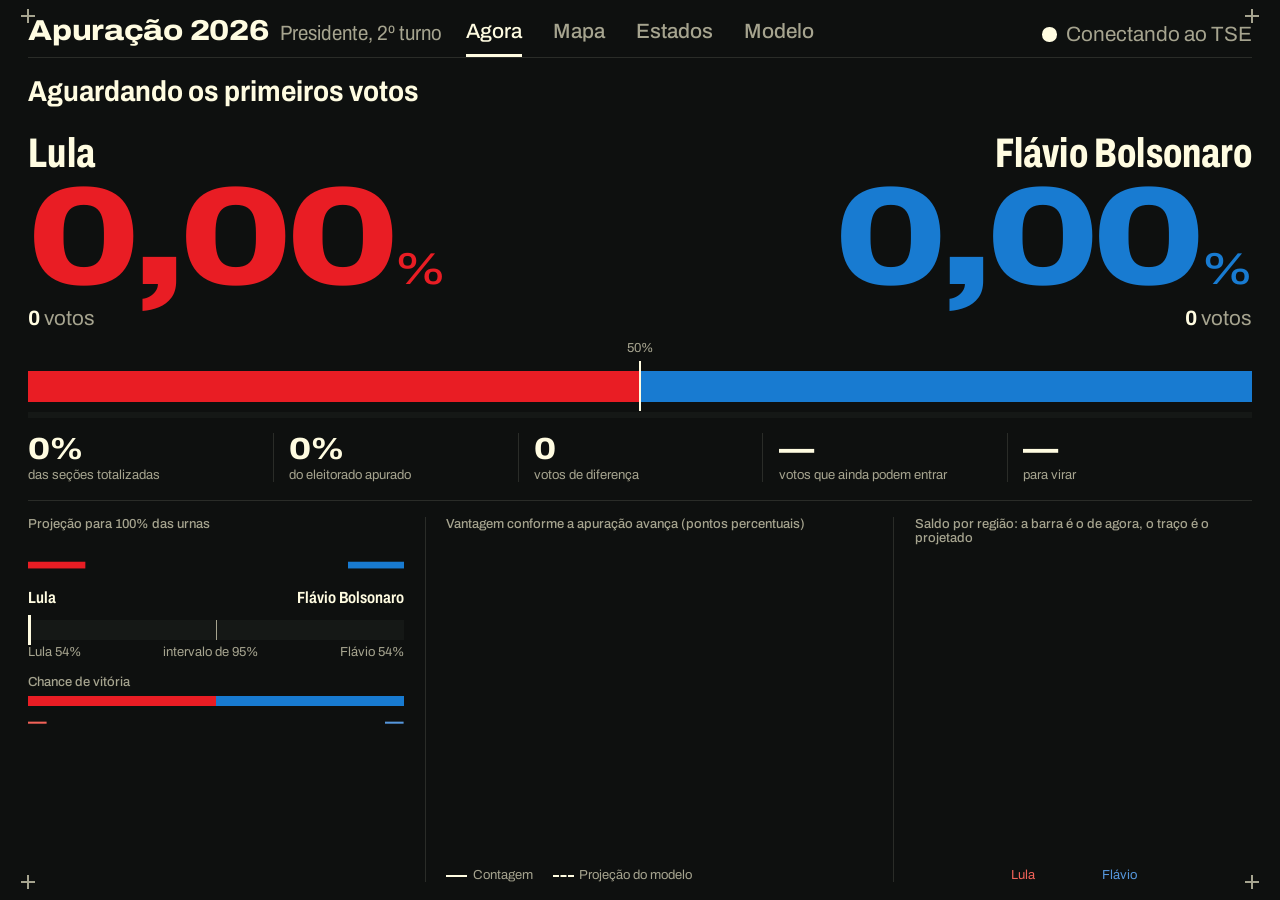
==== front/index.html @ d0162b6d "2º turno: novo front-end, modelo de projeção municipal e mapa de apuração Interface (front/) - págin" ====
<!doctype html>
<html lang="pt-BR">
<head>
<meta charset="utf-8">
<meta name="viewport" content="width=device-width, initial-scale=1">
<title>Apuração 2026</title>
<link rel="preload" href="archivo.woff2" as="font" type="font/woff2" crossorigin>
<style>
/* Archivo (SIL OFL 1.1, ver archivo-OFL.txt), variável em peso e largura, embutida para não depender da internet */
@font-face { font-family: "Archivo"; src: url("archivo.woff2") format("woff2-variations"), url("archivo.woff2") format("woff2");
  font-weight: 100 900; font-stretch: 62% 125%; font-display: swap; }
:root {
  --breu: #0E100F;            /* fundo */
  --breu-2: #151816;          /* superfície levemente acima do fundo */
  --linha: #2A2C28;           /* fios da grade */
  --papel: #FFFCE1;           /* texto principal */
  --nevoa: #A6A48F;           /* texto secundário */
  --flavio: #187BD1;
  --flavio-claro: #5697DC;
  --lula: #E91D24;
  --lula-claro: #F26359;
  --ouro: #FACB0E;            /* só para "eleito" */
  --roxo: #4A1D96;
  --ease: cubic-bezier(.165, .84, .44, 1);
  --gutter: 2.2vw;
  --f-mini: clamp(11px, 1.45vh, 19px);
  --f-txt: clamp(13px, 1.8vh, 24px);
  --f-sub: clamp(15px, 2.3vh, 31px);
  --f-tit: clamp(20px, 3.2vh, 44px);
}
* { box-sizing: border-box; }
html, body { margin: 0; height: 100%; background: var(--breu); color: var(--papel); overflow: hidden;
  font-family: 'Archivo', system-ui, sans-serif; font-size: var(--f-txt); font-variant-numeric: tabular-nums;
  -webkit-font-smoothing: antialiased; }
button { font: inherit; color: inherit; background: none; border: 0; cursor: pointer; padding: 0; }
button:focus-visible, [tabindex]:focus-visible { outline: 2px solid var(--papel); outline-offset: 4px; }

/* ── moldura HUD ── */
.hud { position: fixed; inset: 0; display: grid; grid-template-rows: auto 1fr; padding: 1.8vh var(--gutter) 2vh; }
.mira { position: absolute; width: 14px; height: 14px; pointer-events: none; }
.mira::before, .mira::after { content: ""; position: absolute; background: var(--nevoa); }
.mira::before { left: 6px; top: 0; width: 2px; height: 14px; }
.mira::after { top: 6px; left: 0; height: 2px; width: 14px; }
.mira.a { left: calc(var(--gutter) - 7px); top: calc(1.8vh - 7px); }
.mira.b { right: calc(var(--gutter) - 7px); top: calc(1.8vh - 7px); }
.mira.c { left: calc(var(--gutter) - 7px); bottom: calc(2vh - 7px); }
.mira.d { right: calc(var(--gutter) - 7px); bottom: calc(2vh - 7px); }

.topo { display: grid; grid-template-columns: 1fr auto 1fr; align-items: end; padding-bottom: 1.3vh;
  border-bottom: 1px solid var(--linha); }
.marca { display: flex; align-items: baseline; gap: .9vw; white-space: nowrap; }
.marca b { font-weight: 800; font-stretch: 112%; font-size: var(--f-tit); letter-spacing: -.01em; line-height: 1; }
.marca span { color: var(--nevoa); font-size: var(--f-sub); font-stretch: 88%; }
nav { display: flex; gap: 2.4vw; }
nav button { position: relative; font-size: var(--f-sub); font-weight: 500; color: var(--nevoa); padding: .4vh 0;
  transition: color .3s var(--ease); }
nav button::after { content: ""; position: absolute; left: 0; right: 0; bottom: -1.3vh; height: 3px; background: var(--papel);
  transform: scaleX(0); transform-origin: left; transition: transform .5s var(--ease); }
nav button:hover { color: var(--papel); }
nav button[aria-current="page"] { color: var(--papel); }
nav button[aria-current="page"]::after { transform: scaleX(1); }
.relogio { justify-self: end; display: flex; align-items: center; gap: .7vw; font-size: var(--f-sub); color: var(--nevoa); }
.relogio b { color: var(--papel); font-weight: 600; font-stretch: 110%; }
.pulso { width: .7em; height: .7em; border-radius: 50%; background: var(--papel); animation: pulso 2.4s var(--ease) infinite; }
.pulso.falha { background: var(--lula); animation: none; }
@keyframes pulso { 0% { box-shadow: 0 0 0 0 rgba(255,252,225,.45); } 80%, 100% { box-shadow: 0 0 0 .8em rgba(255,252,225,0); } }

/* ── telas ── */
main { position: relative; min-height: 0; }
.tela { position: absolute; inset: 0; display: none; padding-top: 2vh; }
.tela.ativa { display: grid; }
.tela.entrando { animation: cortina .7s var(--ease) both; }
@keyframes cortina { from { clip-path: inset(0 0 100% 0); } to { clip-path: inset(0 0 0 0); } }

.rotulo { color: var(--nevoa); font-size: var(--f-mini); margin: 0 0 .9vh; font-weight: 500; }
.bloco { min-width: 0; min-height: 0; }
.fio-v { border-left: 1px solid var(--linha); padding-left: 1.6vw; }
.fio-t { border-top: 1px solid var(--linha); padding-top: 1.8vh; }

/* ── AGORA ── */
#agora { grid-template-rows: auto auto 1fr; gap: 2vh; }
.manchete { display: flex; align-items: baseline; justify-content: space-between; gap: 2vw; min-height: 4.4vh; }
.manchete h1 { margin: 0; font-size: var(--f-tit); font-weight: 700; font-stretch: 90%; line-height: 1.1; }
.manchete h1.eleito { color: var(--ouro); }
.manchete p { margin: 0; color: var(--nevoa); font-size: var(--f-txt); max-width: 62ch; text-align: right; }

.placar { display: grid; grid-template-columns: 1fr 1fr; align-items: end; }
.lado { min-width: 0; }
.lado.dir { text-align: right; }
.nome { font-size: clamp(22px, 4.6vh, 64px); font-weight: 750; font-stretch: 72%; line-height: .95; letter-spacing: .005em; }
.pct { font-size: clamp(56px, 15.5vh, 220px); font-weight: 850; font-stretch: 125%; line-height: .86;
  letter-spacing: -.035em; margin-top: .6vh; }
.pct small { font-size: .32em; font-weight: 600; letter-spacing: 0; margin-left: .08em; }
.votos { font-size: var(--f-sub); color: var(--papel); margin-top: 1vh; }
.votos span { color: var(--nevoa); }
.lado.F .pct { color: var(--flavio); }
.lado.L .pct { color: var(--lula); }
.lado.venceu .pct { color: var(--ouro); }
.selo { display: inline-block; margin-top: .8vh; font-weight: 700; color: var(--breu); background: var(--ouro);
  padding: .15em .6em; font-size: var(--f-txt); visibility: hidden; }
.lado.venceu .selo { visibility: visible; }

.cabo { position: relative; height: 3.4vh; min-height: 18px; display: flex; margin-top: 1.4vh; background: var(--breu-2); }
.cabo i { display: block; height: 100%; transition: flex-basis 1.1s var(--ease); flex: 0 0 50%; }
.cabo i.L { background: var(--lula); }
.cabo i.F { background: var(--flavio); }
.cabo .meio { position: absolute; left: 50%; top: -1.1vh; bottom: -1.1vh; width: 2px; background: var(--papel); transform: translateX(-50%); }
.cabo .meio::after { content: "50%"; position: absolute; top: -2.2vh; left: 50%; transform: translateX(-50%);
  font-size: var(--f-mini); color: var(--nevoa); }
.apuracao { height: 6px; background: var(--breu-2); margin-top: 1.2vh; position: relative; }
.apuracao i { position: absolute; inset: 0 auto 0 0; background: linear-gradient(90deg, #C9C5E2, #8475BE 55%, #4A1D96);
  transition: width 1.1s var(--ease); }

.numeros { display: grid; grid-template-columns: repeat(5, minmax(0, 1fr)); margin-top: 1.6vh; }
.numeros > div { padding: 0 1.2vw; border-left: 1px solid var(--linha); min-width: 0; }
.numeros > div:first-child { border-left: 0; padding-left: 0; }
.numeros b { display: block; font-size: clamp(18px, 3.4vh, 48px); font-weight: 800; font-stretch: 115%; line-height: 1.05; white-space: nowrap; }
.numeros small { display: block; color: var(--nevoa); font-size: var(--f-mini); margin-top: .3vh; white-space: nowrap; overflow: hidden; text-overflow: ellipsis; }

.painel3 { display: grid; grid-template-columns: 1.05fr 1.25fr 1fr; gap: 1.6vw; min-height: 0; }
.painel3 > section { min-height: 0; overflow: hidden; display: flex; flex-direction: column; }

/* projeção */
.proj-nums { display: grid; grid-template-columns: 1fr 1fr; gap: 1vw; }
.proj-nums div { min-width: 0; }
.proj-nums b { display: block; font-size: clamp(26px, 5.4vh, 76px); font-weight: 850; font-stretch: 118%; line-height: .95; letter-spacing: -.02em; }
.proj-nums span { display: block; font-size: var(--f-txt); font-stretch: 80%; font-weight: 650; margin-top: .4vh; }
.proj-nums .F b { color: var(--flavio); }
.proj-nums .L b { color: var(--lula); }
.intervalo { position: relative; height: 2.2vh; margin: 1.6vh 0 .6vh; background: var(--breu-2); }
.intervalo .faixa { position: absolute; top: 0; bottom: 0; background: rgba(255,252,225,.16); transition: left 1s var(--ease), width 1s var(--ease); }
.intervalo .ponto { position: absolute; top: -.6vh; bottom: -.6vh; width: 3px; background: var(--papel); transition: left 1s var(--ease); }
.intervalo .meio { position: absolute; left: 50%; top: 0; bottom: 0; width: 1px; background: var(--nevoa); }
.intervalo-legenda { display: flex; justify-content: space-between; color: var(--nevoa); font-size: var(--f-mini); }
.chance { margin-top: 1.8vh; }
.chance-barra { display: flex; height: 1.2vh; min-height: 8px; margin: .7vh 0; }
.chance-barra i { transition: flex-basis 1s var(--ease); }
.chance-txt { display: flex; justify-content: space-between; font-size: var(--f-txt); }
.chance-txt b { font-weight: 800; font-stretch: 115%; }
.nota { color: var(--nevoa); font-size: var(--f-mini); line-height: 1.4; margin: 1.2vh 0 0; max-width: 60ch; }
.nota b { color: var(--papel); font-weight: 600; }

/* curva */
.curva { flex: 1; min-height: 0; position: relative; }
.curva svg { width: 100%; height: 100%; display: block; overflow: visible; }
.curva text { fill: var(--nevoa); font-size: 12px; font-family: 'Archivo', sans-serif; }
.legenda-linhas { display: flex; gap: 1.6vw; color: var(--nevoa); font-size: var(--f-mini); margin-top: .6vh; }
.legenda-linhas i { display: inline-block; width: 1.6em; height: 0; border-top: 2px solid var(--papel); vertical-align: middle; margin-right: .4em; }
.legenda-linhas i.tr { border-top-style: dashed; }

/* regiões */
.regioes { display: flex; flex-direction: column; justify-content: space-between; flex: 1; gap: .5vh; }
.reg { display: grid; grid-template-columns: 6.6em 1fr 4.6em 2.6em; align-items: center; gap: .8vw; }
.reg .vl { text-align: right; font-weight: 700; font-stretch: 110%; white-space: nowrap; }
.reg .nm { font-weight: 650; font-stretch: 85%; white-space: nowrap; }
.reg .ap { color: var(--nevoa); text-align: right; font-size: var(--f-mini); }
.divergente { position: relative; height: 1.9vh; min-height: 10px; }
.divergente::before { content: ""; position: absolute; left: 50%; top: -.4vh; bottom: -.4vh; width: 1px; background: var(--nevoa); }
.divergente i { position: absolute; top: 0; bottom: 0; transition: all 1s var(--ease); }
.divergente u { position: absolute; top: -.5vh; bottom: -.5vh; width: 2px; background: var(--papel); transition: left 1s var(--ease); }
.divergente span { position: absolute; top: 50%; transform: translateY(-50%); font-size: var(--f-mini); white-space: nowrap; }
.escala-reg { display: flex; justify-content: space-between; color: var(--nevoa); font-size: var(--f-mini); margin-top: .4vh;
  padding: 0 calc(7.2em + 1.6vw) 0 calc(6.6em + .8vw); }

/* ── MAPA ── */
#mapa { grid-template-columns: minmax(0, 1.7fr) minmax(0, 1fr); gap: 2vw; }
.mapa-box { position: relative; min-height: 0; }
#svgmapa { width: 100%; height: 100%; display: block; }
#mun path { stroke: var(--breu); stroke-width: .35px; vector-effect: non-scaling-stroke; transition: fill .8s var(--ease); }
#mun path:hover { stroke: var(--papel); stroke-width: 1.6px; }
#uf path { fill: none; stroke: var(--papel); stroke-opacity: .55; stroke-width: 1px; vector-effect: non-scaling-stroke; pointer-events: none; }
.carregando { position: absolute; inset: 0; display: grid; place-items: center; color: var(--nevoa); }
#dica { position: fixed; z-index: 9; pointer-events: none; background: var(--breu); border: 1px solid var(--linha);
  padding: .9vh .8vw; font-size: var(--f-mini); line-height: 1.45; display: none; white-space: nowrap; }
#dica b { font-size: var(--f-txt); font-weight: 700; display: block; }
.mapa-lado { display: flex; flex-direction: column; gap: 2.2vh; min-height: 0; overflow: hidden; }
.modos { display: flex; gap: 0; border: 1px solid var(--linha); align-self: flex-start; }
.modos button { padding: .9vh 1.1vw; color: var(--nevoa); font-weight: 600; font-size: var(--f-txt); transition: background .4s var(--ease), color .4s var(--ease); }
.modos button[aria-pressed="true"] { background: var(--papel); color: var(--breu); }
.modo-tit { font-size: var(--f-tit); font-weight: 750; font-stretch: 88%; margin: 0; line-height: 1.1; }
.modo-desc { color: var(--nevoa); margin: .6vh 0 0; max-width: 46ch; }
.legenda { display: grid; gap: .7vh; }
.leg-lin { display: grid; grid-template-columns: 1.4em 1fr auto; gap: .8vw; align-items: center; }
.leg-lin i { width: 1.4em; height: 1.4em; display: block; }
.leg-lin span { color: var(--nevoa); }
.leg-lin b { font-weight: 700; font-stretch: 110%; }
.leg-cols { display: grid; grid-template-columns: 1fr 1fr; gap: 1.4vw; }
.leg-cols h4 { margin: 0 0 .8vh; font-size: var(--f-sub); font-stretch: 80%; font-weight: 750; }
.gradiente { height: 1.8vh; min-height: 10px; }
.grad-txt { display: flex; justify-content: space-between; color: var(--nevoa); font-size: var(--f-mini); margin-top: .5vh; }
.contagem { display: flex; gap: 2vw; }
.contagem div b { display: block; font-size: clamp(22px, 4.2vh, 58px); font-weight: 850; font-stretch: 118%; line-height: 1; }
.contagem div span { color: var(--nevoa); font-size: var(--f-mini); }
.listas { display: grid; grid-template-columns: 1fr 1fr; gap: 1.4vw; }
.lista h4 { margin: 0 0 .7vh; font-size: var(--f-txt); font-weight: 650; }
.lista ol { list-style: none; margin: 0; padding: 0; display: grid; gap: .45vh; }
.lista li { display: flex; justify-content: space-between; gap: .6vw; font-size: var(--f-mini); }
.lista li span { white-space: nowrap; overflow: hidden; text-overflow: ellipsis; }
.lista li b { font-weight: 700; white-space: nowrap; }

/* ── ESTADOS ── */
#estados { grid-template-columns: minmax(0, 1.55fr) minmax(0, 1fr); gap: 2vw; }
.tabela { display: grid; grid-template-columns: 2.8em minmax(0, 1.25fr) minmax(0, 1fr) 4.2em 4.2em 6.4em minmax(0, 1.7fr);
  column-gap: 1vw; align-items: center; font-size: var(--f-mini); }
.tabela > div { height: calc((100vh - 17vh) / 29); display: flex; align-items: center; border-bottom: 1px solid var(--linha);
  white-space: nowrap; overflow: hidden; min-width: 0; }
.tabela > div.r { justify-content: flex-end; }
.tabela .apc { gap: .6vw; }
.tabela .apc .ap-bar { flex: 1; }
.tabela .apc span { color: var(--nevoa); width: 2.6em; text-align: right; }
.tabela .dv { position: relative; }
.tabela .dv::before { content: ""; position: absolute; left: 50%; top: 18%; bottom: 18%; width: 1px; background: var(--nevoa); }
.tabela .dv i { position: absolute; top: 30%; bottom: 30%; }
.tabela .dv span { position: absolute; top: 50%; transform: translateY(-50%); font-weight: 600; }
.tabela .cab { color: var(--nevoa); border-bottom-color: var(--nevoa); padding-bottom: .6vh; }
.tabela .sg { font-weight: 800; font-stretch: 110%; }
.tabela .r { text-align: right; }
.tabela .ap-bar { height: .7vh; min-height: 5px; background: #1E211F; position: relative; }
.tabela .ap-bar i { position: absolute; inset: 0 auto 0 0; background: #8475BE; }
.coluna { display: flex; flex-direction: column; gap: 2.4vh; min-height: 0; overflow: hidden; }
.capitais { display: grid; grid-template-columns: minmax(0, 1fr) 4.4em 4.4em 3.6em; column-gap: .9vw; font-size: var(--f-mini); }
.capitais > div { padding: .3vh 0; border-bottom: 1px solid var(--linha); white-space: nowrap; overflow: hidden; text-overflow: ellipsis; }
.capitais .cab { color: var(--nevoa); border-bottom-color: var(--nevoa); }
.capitais .r { text-align: right; }

/* ── MODELO ── */
#modelo { grid-template-columns: minmax(0, 1.25fr) minmax(0, 1fr); gap: 2.4vw; }
#modelo > .bloco { display: flex; flex-direction: column; }
.noite { flex: 1; display: flex; flex-direction: column; margin-top: 2.4vh; min-height: 0; }
.fluxos { display: grid; gap: 1.6vh; }
.fluxo { display: grid; grid-template-columns: 9.5em 1fr; gap: 1vw; align-items: center; }
.fluxo .nm { font-weight: 650; font-stretch: 85%; }
.fluxo .nm small { display: block; color: var(--nevoa); font-weight: 400; font-stretch: 100%; font-size: var(--f-mini); }
.pilha { display: flex; height: 3.4vh; min-height: 16px; }
.pilha i { display: flex; align-items: center; justify-content: center; font-style: normal; font-size: var(--f-mini);
  font-weight: 700; overflow: hidden; transition: flex-basis 1s var(--ease); white-space: nowrap; }
.dest { display: flex; gap: 1.6vw; margin-top: .6vh; color: var(--nevoa); font-size: var(--f-mini); }
.dest i { display: inline-block; width: .9em; height: .9em; margin-right: .4em; vertical-align: -.05em; }
.fatos { display: grid; grid-template-columns: 1fr 1fr; gap: 2.4vh 1.6vw; }
.fatos b { display: block; font-size: clamp(22px, 4.4vh, 60px); font-weight: 850; font-stretch: 118%; line-height: 1; }
.fatos span { color: var(--nevoa); font-size: var(--f-mini); }
.texto { color: var(--nevoa); line-height: 1.5; max-width: 64ch; }
.texto p { margin: 0 0 1.2vh; }
.texto b { color: var(--papel); font-weight: 600; }

.oculto { visibility: hidden; }
@media (prefers-reduced-motion: reduce) {
  *, *::before, *::after { animation: none !important; transition: none !important; }
}
@media (max-width: 900px) {
  html, body { overflow: auto; }
  .hud { position: static; display: block; }
  .tela, .tela.ativa { position: static; }
  .topo { grid-template-columns: 1fr; gap: 1.2vh; }
  .relogio { justify-self: start; }
  .painel3, #mapa, #estados, #modelo, .numeros { grid-template-columns: 1fr; }
  .numeros > div { border-left: 0; padding: .8vh 0; }
  .mapa-box { height: 70vh; }
  .pct { font-size: 12.5vw; }
  .nome { font-size: 6.4vw; }
  .manchete { flex-direction: column; align-items: flex-start; }
  .manchete p { text-align: left; }
  nav { gap: 5vw; }
  .curva { height: 32vh; }
}
</style>
</head>
<body>
<div class="hud">
  <i class="mira a"></i><i class="mira b"></i><i class="mira c"></i><i class="mira d"></i>
  <header class="topo">
    <div class="marca"><b>Apuração 2026</b><span id="subtitulo">Presidente, 2º turno</span></div>
    <nav aria-label="Telas">
      <button data-tela="agora" aria-current="page">Agora</button>
      <button data-tela="mapa">Mapa</button>
      <button data-tela="estados">Estados</button>
      <button data-tela="modelo">Modelo</button>
    </nav>
    <div class="relogio"><i class="pulso" id="pulso"></i><span id="hora">Conectando ao TSE</span></div>
  </header>

  <main>
    <!-- AGORA -->
    <section class="tela ativa" id="agora">
      <div class="manchete"><h1 id="manchete">Aguardando os primeiros votos</h1><p id="manchete-sub"></p></div>
      <div>
        <div class="placar">
          <div class="lado L" id="lado-L"><div class="nome" data-nome="L">Lula</div><div class="pct"><span data-pct="L">0,00</span><small>%</small></div>
            <div class="votos"><b data-votos="L">0</b> <span>votos</span></div><span class="selo" data-selo="L">Eleito</span></div>
          <div class="lado F dir" id="lado-F"><div class="nome" data-nome="F">Flávio Bolsonaro</div><div class="pct"><span data-pct="F">0,00</span><small>%</small></div>
            <div class="votos"><b data-votos="F">0</b> <span>votos</span></div><span class="selo" data-selo="F">Eleito</span></div>
        </div>
        <div class="cabo"><i class="L" id="cabo-L"></i><i class="F" id="cabo-F"></i><span class="meio"></span></div>
        <div class="apuracao" title="Eleitorado apurado"><i id="barra-apuracao" style="width:0"></i></div>
        <div class="numeros">
          <div><b id="n-secoes">0%</b><small id="n-secoes-sub">das seções totalizadas</small></div>
          <div><b id="n-eleitorado">0%</b><small id="n-eleitorado-sub">do eleitorado apurado</small></div>
          <div><b id="n-dif">0</b><small id="n-dif-sub">votos de diferença</small></div>
          <div><b id="n-resta">—</b><small>votos que ainda podem entrar</small></div>
          <div><b id="n-virar">—</b><small id="n-virar-sub">para virar</small></div>
        </div>
      </div>
      <div class="painel3 fio-t">
        <section>
          <p class="rotulo" id="proj-rotulo">Projeção para 100% das urnas</p>
          <div class="proj-nums">
            <div class="L"><b data-proj="L">—</b><span>Lula</span></div>
            <div class="F" style="text-align:right"><b data-proj="F">—</b><span>Flávio Bolsonaro</span></div>
          </div>
          <div class="intervalo" id="intervalo"><span class="meio"></span><span class="faixa" id="ic-faixa"></span><span class="ponto" id="ic-ponto"></span></div>
          <div class="intervalo-legenda"><span>Lula 54%</span><span id="ic-txt">intervalo de 95%</span><span>Flávio 54%</span></div>
          <div class="chance">
            <p class="rotulo" style="margin:0">Chance de vitória</p>
            <div class="chance-barra"><i id="ch-L" style="background:var(--lula);flex:0 0 50%"></i><i id="ch-F" style="background:var(--flavio);flex:0 0 50%"></i></div>
            <div class="chance-txt"><b id="ch-L-txt" style="color:var(--lula-claro)">—</b><b id="ch-F-txt" style="color:var(--flavio-claro)">—</b></div>
          </div>
          <p class="nota" id="proj-nota"></p>
        </section>
        <section class="fio-v">
          <p class="rotulo">Vantagem conforme a apuração avança (pontos percentuais)</p>
          <div class="curva"><svg id="curva" preserveAspectRatio="none"></svg></div>
          <div class="legenda-linhas"><span><i></i>Contagem</span><span><i class="tr"></i>Projeção do modelo</span></div>
        </section>
        <section class="fio-v">
          <p class="rotulo">Saldo por região: a barra é o de agora, o traço é o projetado</p>
          <div class="regioes" id="regioes"></div>
          <div class="escala-reg"><span style="color:var(--lula-claro)">Lula</span><span style="color:var(--flavio-claro)">Flávio</span></div>
        </section>
      </div>
    </section>

    <!-- MAPA -->
    <section class="tela" id="mapa">
      <div class="mapa-box"><div class="carregando" id="mapa-carregando">Carregando os 5.570 municípios</div>
        <svg id="svgmapa" preserveAspectRatio="xMidYMid meet"><g id="mun"></g><g id="uf"></g></svg></div>
      <div class="mapa-lado">
        <div class="modos" role="group" aria-label="O que o mapa mostra">
          <button data-modo="vencedor" aria-pressed="true">Vencedor</button>
          <button data-modo="apuracao" aria-pressed="false">Apuração</button>
          <button data-modo="variacao" aria-pressed="false">Desde o 1º turno</button>
        </div>
        <div><h2 class="modo-tit" id="modo-tit"></h2><p class="modo-desc" id="modo-desc"></p></div>
        <div id="legenda"></div>
        <div class="contagem" id="contagem"></div>
        <div class="listas">
          <div class="lista"><h4 style="color:var(--flavio-claro)">Maiores saldos de Flávio</h4><ol id="top-F"></ol></div>
          <div class="lista"><h4 style="color:var(--lula-claro)">Maiores saldos de Lula</h4><ol id="top-L"></ol></div>
        </div>
      </div>
    </section>

    <!-- ESTADOS -->
    <section class="tela" id="estados">
      <div class="bloco"><p class="rotulo">Estados, do maior saldo projetado de Flávio ao maior de Lula</p><div class="tabela" id="tabela-uf"></div></div>
      <div class="coluna fio-v">
        <div><p class="rotulo">Capitais, das maiores para as menores</p><div class="capitais" id="tabela-cap"></div></div>
      </div>
    </section>

    <!-- MODELO -->
    <section class="tela" id="modelo">
      <div class="bloco">
        <p class="rotulo">Para onde foi cada grupo do 1º turno (estimativa)</p>
        <div class="fluxos" id="fluxos"></div>
        <div class="dest"><span><i style="background:var(--flavio)"></i>Flávio</span><span><i style="background:var(--lula)"></i>Lula</span>
          <span><i style="background:#8E8C79"></i>Branco ou nulo</span><span><i style="background:#3A3C37"></i>Não votou</span></div>
        <p class="nota" id="fluxo-nota"></p>
        <div class="noite fio-t">
          <p class="rotulo">Chance de vitória de Flávio e projeção do % dele, conforme a apuração avança</p>
          <div class="curva"><svg id="noite" preserveAspectRatio="none"></svg></div>
          <div class="legenda-linhas"><span><i style="border-color:var(--flavio)"></i>Chance de vitória</span><span><i class="tr"></i>% projetado</span></div>
        </div>
      </div>
      <div class="coluna fio-v">
        <div class="fatos" id="fatos"></div>
        <div class="texto">
          <p><b>Como a projeção funciona.</b> Cada município entra com o resultado que teve no 1º turno. Nos que já foram apurados, o modelo compara os dois turnos e estima quanto de cada grupo (eleitores de Flávio, de Lula, dos outros candidatos, de branco ou nulo e quem não votou) foi para cada lado.</p>
          <p>Essa transferência é aplicada ao eleitorado que ainda falta em cada cidade, corrigida pelo desvio do próprio estado. Por isso a projeção não depende de qual região chega primeiro.</p>
          <p>A chance de vitória soma três fontes de erro: a de cada município, uma comum ao estado e uma comum ao país. Ela só passa a 100% quando a diferença supera todos os votos que ainda podem entrar.</p>
        </div>
      </div>
    </section>
  </main>
</div>
<div id="dica"></div>
<script src="app.js"></script>
</body>
</html>
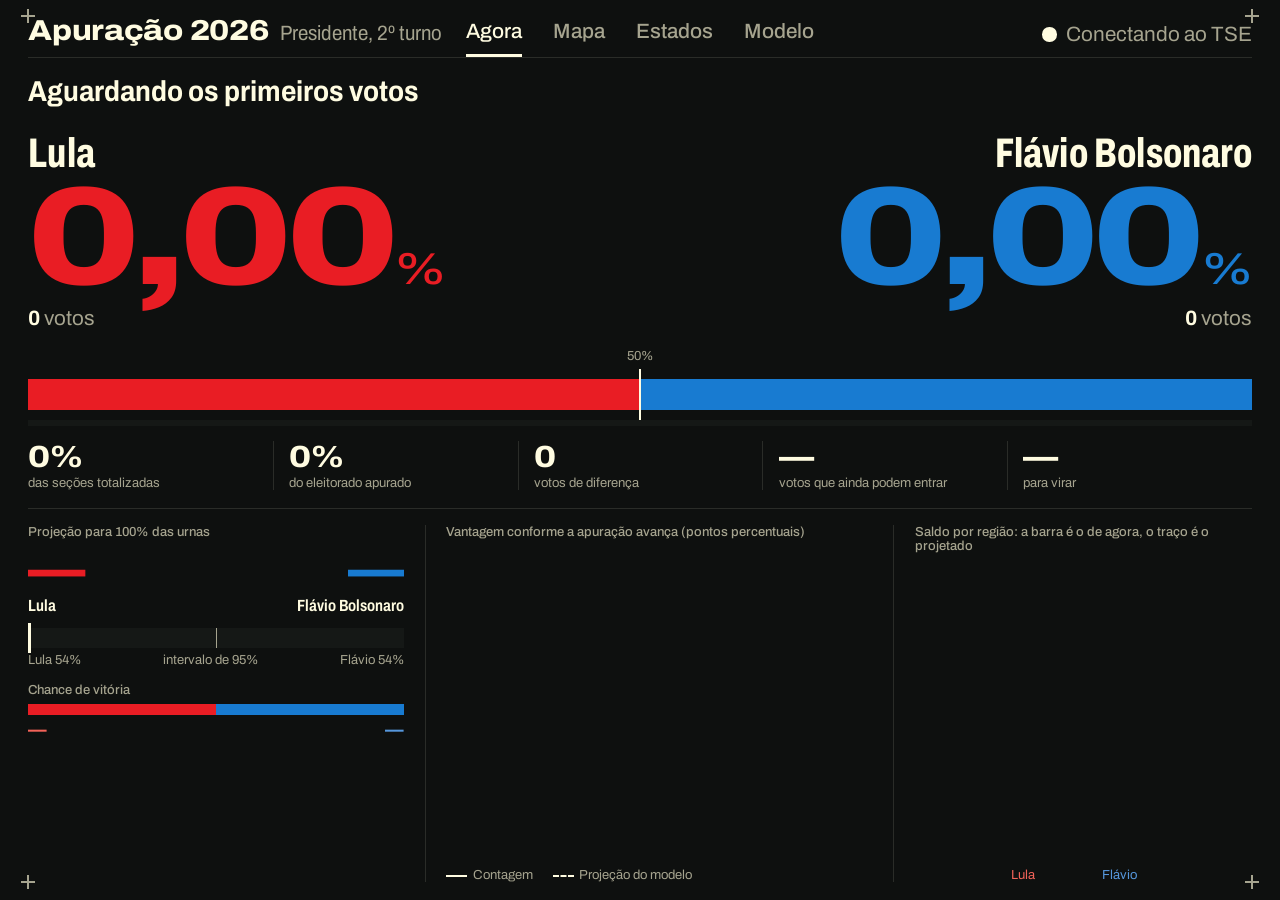
==== commit 995d1f5b: "Interface: respiro nos rótulos, hierarquia de títulos e indicador de atualização - selo "eleito", di" ====
--- a/front/index.html
+++ b/front/index.html
@@ -61,7 +61,8 @@
 nav button[aria-current="page"]::after { transform: scaleX(1); }
 .relogio { justify-self: end; display: flex; align-items: center; gap: .7vw; font-size: var(--f-sub); color: var(--nevoa); }
 .relogio b { color: var(--papel); font-weight: 600; font-stretch: 110%; }
-.pulso { width: .7em; height: .7em; border-radius: 50%; background: var(--papel); animation: pulso 2.4s var(--ease) infinite; }
+.pulso { width: .7em; height: .7em; border-radius: 50%; background: var(--papel); }
+.pulso.novo { animation: pulso 1.4s var(--ease) 1; }
 .pulso.falha { background: var(--lula); animation: none; }
 @keyframes pulso { 0% { box-shadow: 0 0 0 0 rgba(255,252,225,.45); } 80%, 100% { box-shadow: 0 0 0 .8em rgba(255,252,225,0); } }
 
@@ -97,7 +98,7 @@
 .lado.L .pct { color: var(--lula); }
 .lado.venceu .pct { color: var(--ouro); }
 .selo { display: inline-block; margin-top: .8vh; font-weight: 700; color: var(--breu); background: var(--ouro);
-  padding: .15em .6em; font-size: var(--f-txt); visibility: hidden; }
+  padding: .4em .85em; font-size: var(--f-txt); visibility: hidden; }
 .lado.venceu .selo { visibility: visible; }
 
 .cabo { position: relative; height: 3.4vh; min-height: 18px; display: flex; margin-top: 1.4vh; background: var(--breu-2); }
@@ -171,11 +172,11 @@
 #uf path { fill: none; stroke: var(--papel); stroke-opacity: .55; stroke-width: 1px; vector-effect: non-scaling-stroke; pointer-events: none; }
 .carregando { position: absolute; inset: 0; display: grid; place-items: center; color: var(--nevoa); }
 #dica { position: fixed; z-index: 9; pointer-events: none; background: var(--breu); border: 1px solid var(--linha);
-  padding: .9vh .8vw; font-size: var(--f-mini); line-height: 1.45; display: none; white-space: nowrap; }
+  padding: 12px 16px; font-size: var(--f-mini); line-height: 1.45; display: none; white-space: nowrap; }
 #dica b { font-size: var(--f-txt); font-weight: 700; display: block; }
 .mapa-lado { display: flex; flex-direction: column; gap: 2.2vh; min-height: 0; overflow: hidden; }
 .modos { display: flex; gap: 0; border: 1px solid var(--linha); align-self: flex-start; }
-.modos button { padding: .9vh 1.1vw; color: var(--nevoa); font-weight: 600; font-size: var(--f-txt); transition: background .4s var(--ease), color .4s var(--ease); }
+.modos button { padding: max(10px, .9vh) max(14px, 1.1vw); color: var(--nevoa); font-weight: 600; font-size: var(--f-txt); transition: background .4s var(--ease), color .4s var(--ease); }
 .modos button[aria-pressed="true"] { background: var(--papel); color: var(--breu); }
 .modo-tit { font-size: var(--f-tit); font-weight: 750; font-stretch: 88%; margin: 0; line-height: 1.1; }
 .modo-desc { color: var(--nevoa); margin: .6vh 0 0; max-width: 46ch; }
@@ -185,14 +186,14 @@
 .leg-lin span { color: var(--nevoa); }
 .leg-lin b { font-weight: 700; font-stretch: 110%; }
 .leg-cols { display: grid; grid-template-columns: 1fr 1fr; gap: 1.4vw; }
-.leg-cols h4 { margin: 0 0 .8vh; font-size: var(--f-sub); font-stretch: 80%; font-weight: 750; }
+.leg-cols h3 { margin: 0 0 .8vh; font-size: var(--f-sub); font-stretch: 80%; font-weight: 750; }
 .gradiente { height: 1.8vh; min-height: 10px; }
 .grad-txt { display: flex; justify-content: space-between; color: var(--nevoa); font-size: var(--f-mini); margin-top: .5vh; }
 .contagem { display: flex; gap: 2vw; }
 .contagem div b { display: block; font-size: clamp(22px, 4.2vh, 58px); font-weight: 850; font-stretch: 118%; line-height: 1; }
 .contagem div span { color: var(--nevoa); font-size: var(--f-mini); }
 .listas { display: grid; grid-template-columns: 1fr 1fr; gap: 1.4vw; }
-.lista h4 { margin: 0 0 .7vh; font-size: var(--f-txt); font-weight: 650; }
+.lista h3 { margin: 0 0 .7vh; font-size: var(--f-txt); font-weight: 650; }
 .lista ol { list-style: none; margin: 0; padding: 0; display: grid; gap: .45vh; }
 .lista li { display: flex; justify-content: space-between; gap: .6vw; font-size: var(--f-mini); }
 .lista li span { white-space: nowrap; overflow: hidden; text-overflow: ellipsis; }
@@ -343,8 +344,8 @@
         <div id="legenda"></div>
         <div class="contagem" id="contagem"></div>
         <div class="listas">
-          <div class="lista"><h4 style="color:var(--flavio-claro)">Maiores saldos de Flávio</h4><ol id="top-F"></ol></div>
-          <div class="lista"><h4 style="color:var(--lula-claro)">Maiores saldos de Lula</h4><ol id="top-L"></ol></div>
+          <div class="lista"><h3 style="color:var(--flavio-claro)">Maiores saldos de Flávio</h3><ol id="top-F"></ol></div>
+          <div class="lista"><h3 style="color:var(--lula-claro)">Maiores saldos de Lula</h3><ol id="top-L"></ol></div>
         </div>
       </div>
     </section>
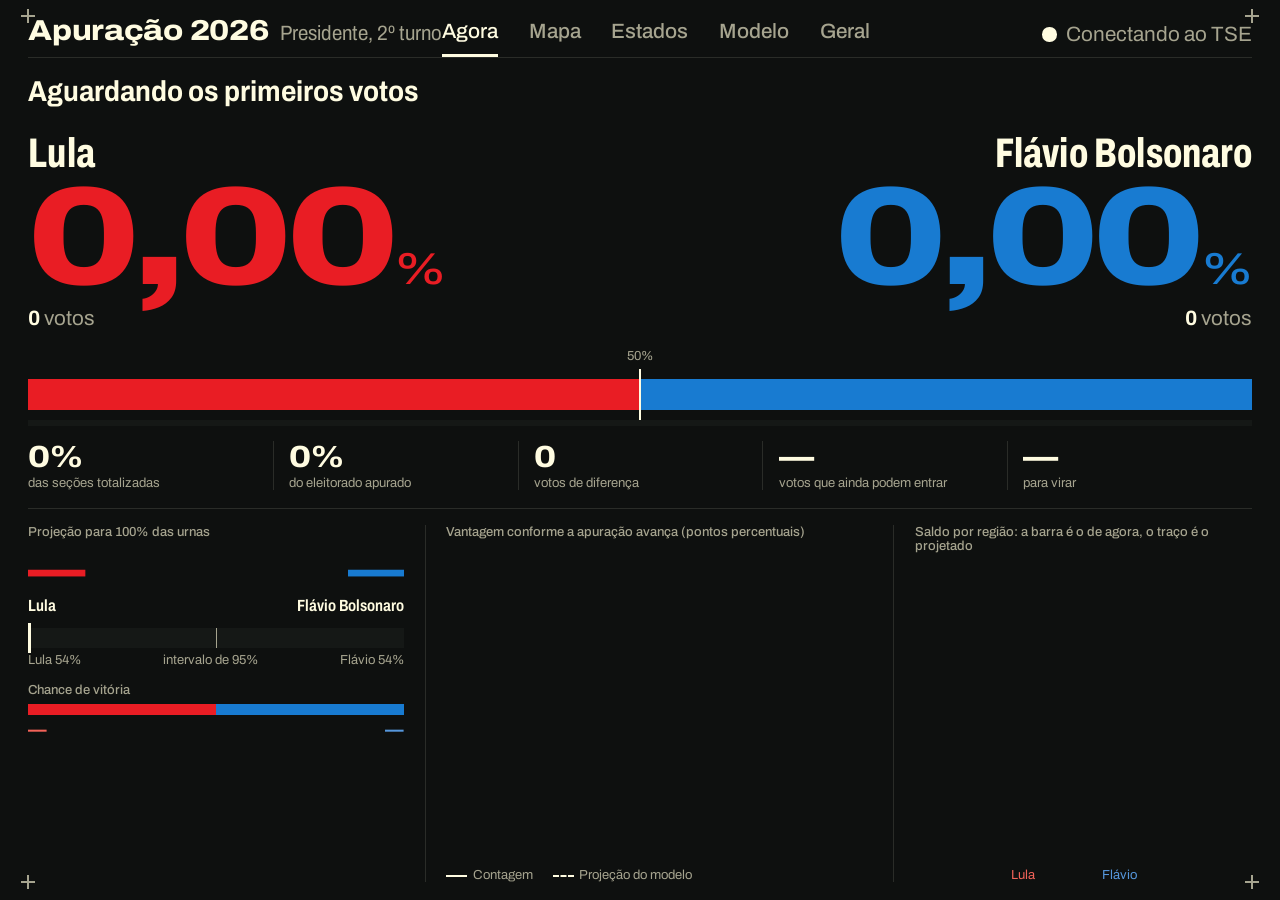
==== commit a4b5cb95: "Nova tela "Geral": dois vídeos ao vivo com o resumo da apuração - quinta tela, depois de Modelo (tam" ====
--- a/front/index.html
+++ b/front/index.html
@@ -75,7 +75,7 @@
 
 .rotulo { color: var(--nevoa); font-size: var(--f-mini); margin: 0 0 .9vh; font-weight: 500; }
 .bloco { min-width: 0; min-height: 0; }
-.fio-v { border-left: 1px solid var(--linha); padding-left: 1.6vw; }
+.fio-v { border-left: 1px solid var(--linha); padding-left: max(14px, 1.6vw); }
 .fio-t { border-top: 1px solid var(--linha); padding-top: 1.8vh; }
 
 /* ── AGORA ── */
@@ -113,7 +113,7 @@
   transition: width 1.1s var(--ease); }
 
 .numeros { display: grid; grid-template-columns: repeat(5, minmax(0, 1fr)); margin-top: 1.6vh; }
-.numeros > div { padding: 0 1.2vw; border-left: 1px solid var(--linha); min-width: 0; }
+.numeros > div { padding: 0 max(12px, 1.2vw); border-left: 1px solid var(--linha); min-width: 0; }
 .numeros > div:first-child { border-left: 0; padding-left: 0; }
 .numeros b { display: block; font-size: clamp(18px, 3.4vh, 48px); font-weight: 800; font-stretch: 115%; line-height: 1.05; white-space: nowrap; }
 .numeros small { display: block; color: var(--nevoa); font-size: var(--f-mini); margin-top: .3vh; white-space: nowrap; overflow: hidden; text-overflow: ellipsis; }
@@ -175,7 +175,7 @@
   padding: 12px 16px; font-size: var(--f-mini); line-height: 1.45; display: none; white-space: nowrap; }
 #dica b { font-size: var(--f-txt); font-weight: 700; display: block; }
 .mapa-lado { display: flex; flex-direction: column; gap: 2.2vh; min-height: 0; overflow: hidden; }
-.modos { display: flex; gap: 0; border: 1px solid var(--linha); align-self: flex-start; }
+.modos { display: flex; gap: 4px; padding: 4px; border: 1px solid var(--linha); align-self: flex-start; }
 .modos button { padding: max(10px, .9vh) max(14px, 1.1vw); color: var(--nevoa); font-weight: 600; font-size: var(--f-txt); transition: background .4s var(--ease), color .4s var(--ease); }
 .modos button[aria-pressed="true"] { background: var(--papel); color: var(--breu); }
 .modo-tit { font-size: var(--f-tit); font-weight: 750; font-stretch: 88%; margin: 0; line-height: 1.1; }
@@ -244,6 +244,53 @@
 .texto p { margin: 0 0 1.2vh; }
 .texto b { color: var(--papel); font-weight: 600; }
 
+/* ── GERAL ── */
+#geral { grid-template-columns: minmax(0, 1fr) auto; grid-template-rows: minmax(0, 1fr); gap: 2vw; }
+.g-esq { display: grid; grid-template-rows: minmax(0, 1fr) auto auto; gap: 2.2vh; min-height: 0; }
+.g-topo, .g-meio { display: grid; grid-template-columns: 1.22fr 1.22fr 1fr; gap: 1.6vw; min-height: 0; }
+.g-mapa { margin: 0; min-height: 0; position: relative; }
+.g-mapa canvas { position: absolute; inset: 0; width: 100%; height: 100%; display: block; }
+.g-placar { display: flex; flex-direction: column; justify-content: center; gap: 2.2vh; text-align: right; min-width: 0; }
+.g-nome { font-size: clamp(18px, 3.4vh, 48px); font-weight: 750; font-stretch: 72%; line-height: 1; }
+.g-pct { font-size: clamp(30px, 7.4vh, 104px); font-weight: 850; font-stretch: 125%; line-height: .88; letter-spacing: -.03em; margin-top: .4vh; }
+.g-pct small { font-size: .32em; font-weight: 600; letter-spacing: 0; margin-left: .06em; }
+.g-lado.F .g-pct { color: var(--flavio); }
+.g-lado.L .g-pct { color: var(--lula); }
+.g-lado.venceu .g-pct { color: var(--ouro); }
+.g-votos { color: var(--nevoa); font-size: var(--f-txt); margin-top: .6vh; }
+.g-votos b { color: var(--papel); font-weight: 600; }
+.g-manchete { margin: 0; font-size: var(--f-sub); font-weight: 700; font-stretch: 90%; line-height: 1.2; }
+.g-manchete.eleito { color: var(--ouro); }
+.g-meio { border-top: 1px solid var(--linha); padding-top: 1.8vh; }
+.g-meio > div { min-width: 0; }
+.g-tit { margin: 0 0 1.1vh; font-size: var(--f-sub); font-weight: 700; font-stretch: 88%; line-height: 1.1; }
+.g-cont { display: flex; gap: 1.2vw; margin-top: 1.4vh; }
+.g-cont b { display: block; font-size: clamp(18px, 3.4vh, 46px); font-weight: 850; font-stretch: 118%; line-height: 1; }
+.g-cont span { color: var(--nevoa); font-size: var(--f-mini); white-space: nowrap; }
+.g-faixas { display: flex; height: 1.8vh; min-height: 10px; }
+.g-faixas i { display: block; transition: flex-basis 1s var(--ease); }
+.g-proj { display: flex; justify-content: space-between; }
+.g-proj { gap: 1vw; }
+.g-proj b { display: block; font-size: clamp(18px, 3.4vh, 48px); font-weight: 850; font-stretch: 118%; line-height: .95; letter-spacing: -.02em; }
+.g-proj span { display: block; font-size: var(--f-mini); font-weight: 650; margin-top: .3vh; }
+.g-proj .F b { color: var(--flavio); }
+.g-proj .L { text-align: right; }
+.g-proj .L b { color: var(--lula); }
+#geral .chance-barra { margin-top: 1.4vh; }
+#geral .chance-txt { font-size: var(--f-mini); }
+.g-numeros b { font-size: clamp(15px, 2.9vh, 40px); }
+.g-numeros > div { padding: 0 max(10px, .9vw); }
+.g-numeros { margin-top: 0; border-top: 1px solid var(--linha); padding-top: 1.8vh; }
+/* dois vídeos 16:9: o de cima alinha com o topo dos mapas, o de baixo com a base da faixa de números */
+.g-videos { width: min(36vw, 69vh); display: grid; grid-template-rows: 1fr 1fr; gap: 2.4vh; min-height: 0; }
+.g-video:last-child { align-self: end; }
+.g-video { margin: 0; display: flex; flex-direction: column; gap: .8vh; min-height: 0; }
+.g-video figcaption { display: flex; align-items: center; gap: .6vw; font-size: var(--f-txt); font-weight: 650; }
+.g-video figcaption i { width: .55em; height: .55em; border-radius: 50%; background: var(--lula); }
+.g-video .quadro { position: relative; aspect-ratio: 16 / 9; width: 100%; background: var(--breu-2); border: 1px solid var(--linha); }
+.g-video iframe { position: absolute; inset: 0; width: 100%; height: 100%; border: 0; }
+.g-video .sem-video { position: absolute; inset: 0; display: grid; place-items: center; color: var(--nevoa); font-size: var(--f-txt); }
+
 .oculto { visibility: hidden; }
 @media (prefers-reduced-motion: reduce) {
   *, *::before, *::after { animation: none !important; transition: none !important; }
@@ -254,7 +301,9 @@
   .tela, .tela.ativa { position: static; }
   .topo { grid-template-columns: 1fr; gap: 1.2vh; }
   .relogio { justify-self: start; }
-  .painel3, #mapa, #estados, #modelo, .numeros { grid-template-columns: 1fr; }
+  .painel3, #mapa, #estados, #modelo, #geral, .g-topo, .g-meio, .numeros { grid-template-columns: 1fr; }
+  .g-mapa { height: 46vh; }
+  .g-placar { text-align: left; }
   .numeros > div { border-left: 0; padding: .8vh 0; }
   .mapa-box { height: 70vh; }
   .pct { font-size: 12.5vw; }
@@ -276,6 +325,7 @@
       <button data-tela="mapa">Mapa</button>
       <button data-tela="estados">Estados</button>
       <button data-tela="modelo">Modelo</button>
+      <button data-tela="geral">Geral</button>
     </nav>
     <div class="relogio"><i class="pulso" id="pulso"></i><span id="hora">Conectando ao TSE</span></div>
   </header>
@@ -381,6 +431,53 @@
         </div>
       </div>
     </section>
+    <!-- GERAL -->
+    <section class="tela" id="geral">
+      <div class="g-esq">
+        <div class="g-topo">
+          <figure class="g-mapa"><canvas id="cv-apuracao" aria-label="Mapa do quanto já foi apurado em cada município"></canvas></figure>
+          <figure class="g-mapa"><canvas id="cv-vencedor" aria-label="Mapa de quem vence em cada município"></canvas></figure>
+          <div class="g-placar">
+            <div class="g-lado F" id="g-lado-F"><div class="g-nome">Flávio Bolsonaro</div>
+              <div class="g-pct"><span id="g-pct-F">0,00</span><small>%</small></div><div class="g-votos"><b id="g-votos-F">0</b> votos</div></div>
+            <div class="g-lado L" id="g-lado-L"><div class="g-nome">Lula</div>
+              <div class="g-pct"><span id="g-pct-L">0,00</span><small>%</small></div><div class="g-votos"><b id="g-votos-L">0</b> votos</div></div>
+            <p class="g-manchete" id="g-manchete">Aguardando os primeiros votos</p>
+          </div>
+        </div>
+        <div class="g-meio">
+          <div>
+            <h2 class="g-tit">Quanto já foi apurado</h2>
+            <div class="gradiente" style="background:linear-gradient(90deg,#EEEEF2,#DCD9EA,#C9C5E2,#B7B1DA,#A69DD1,#9589C8,#8475BE,#7561B5,#654DAB,#5737A1,#4A1D96)"></div>
+            <div class="grad-txt"><span>0%</span><span>50%</span><span>100% das seções</span></div>
+            <div class="g-cont" id="g-cont-ap"></div>
+          </div>
+          <div>
+            <h2 class="g-tit">Quem vence em cada município</h2>
+            <div class="g-faixas" id="g-faixas"></div>
+            <div class="grad-txt"><span style="color:var(--flavio-claro)">Flávio 70%+</span><span>empate</span><span style="color:var(--lula-claro)">Lula 70%+</span></div>
+            <div class="g-cont" id="g-cont-v"></div>
+          </div>
+          <div>
+            <h2 class="g-tit">Projeção final</h2>
+            <div class="g-proj">
+              <div class="F"><b id="g-proj-F">—</b><span>Flávio</span></div>
+              <div class="L"><b id="g-proj-L">—</b><span>Lula</span></div>
+            </div>
+            <div class="chance-barra"><i id="g-ch-F" style="background:var(--flavio);flex:0 0 50%"></i><i id="g-ch-L" style="background:var(--lula);flex:0 0 50%"></i></div>
+            <div class="chance-txt"><b id="g-ch-F-txt" style="color:var(--flavio-claro)">—</b><b id="g-ch-L-txt" style="color:var(--lula-claro)">—</b></div>
+          </div>
+        </div>
+        <div class="numeros g-numeros">
+          <div><b id="g-secoes">0%</b><small>das seções totalizadas</small></div>
+          <div><b id="g-eleitorado">0%</b><small>do eleitorado apurado</small></div>
+          <div><b id="g-dif">0</b><small id="g-dif-sub">votos de diferença</small></div>
+          <div><b id="g-resta">—</b><small>ainda podem entrar</small></div>
+          <div><b id="g-virar">—</b><small id="g-virar-sub">para virar</small></div>
+        </div>
+      </div>
+      <div class="g-videos" id="g-videos"></div>
+    </section>
   </main>
 </div>
 <div id="dica"></div>
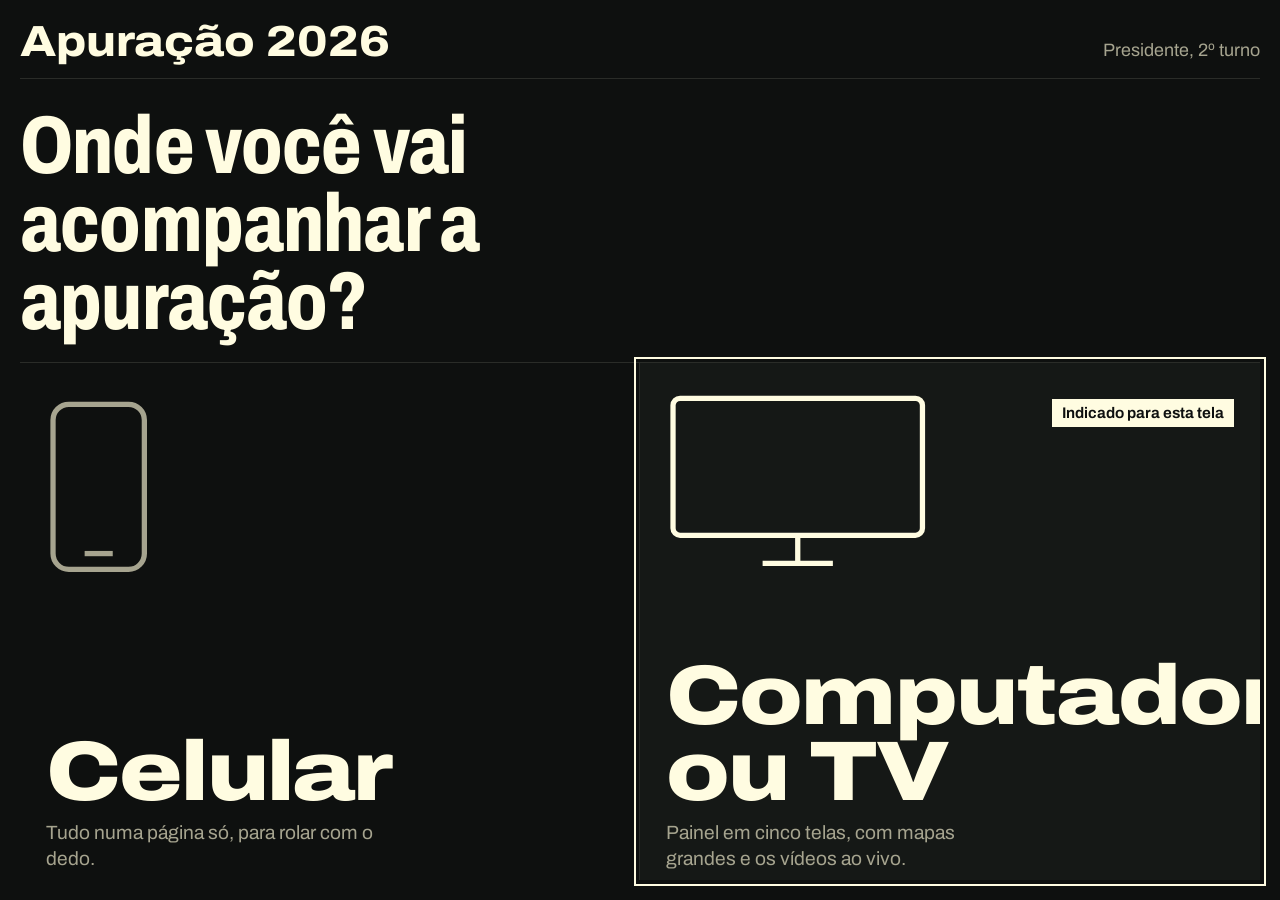
==== commit 846a080c: "Escolha inicial entre celular e computador, e versão para celular - ao abrir, a pessoa escolhe "Celu" ====
--- a/front/index.html
+++ b/front/index.html
@@ -245,9 +245,13 @@
 .texto b { color: var(--papel); font-weight: 600; }
 
 /* ── GERAL ── */
-#geral { grid-template-columns: minmax(0, 1fr) auto; grid-template-rows: minmax(0, 1fr); gap: 2vw; }
+#geral { --vao: 1.2vw; grid-template-columns: minmax(0, 1fr) auto; grid-template-rows: minmax(0, 1fr); gap: var(--vao);
+  container-type: size; }
 .g-esq { display: grid; grid-template-rows: minmax(0, 1fr) auto auto; gap: 2.2vh; min-height: 0; }
-.g-topo, .g-meio { display: grid; grid-template-columns: 1.22fr 1.22fr 1fr; gap: 1.6vw; min-height: 0; }
+.g-topo, .g-meio { display: grid; grid-template-columns: 1fr 1fr auto; min-height: 0; }
+.g-topo { column-gap: .5vw; }
+.g-topo .g-placar { margin-left: var(--vao); }
+.g-meio { column-gap: 1.12vw; }
 .g-mapa { margin: 0; min-height: 0; position: relative; }
 .g-mapa canvas { position: absolute; inset: 0; width: 100%; height: 100%; display: block; }
 .g-placar { display: flex; flex-direction: column; justify-content: center; gap: 2.2vh; text-align: right; min-width: 0; }
@@ -259,7 +263,8 @@
 .g-lado.venceu .g-pct { color: var(--ouro); }
 .g-votos { color: var(--nevoa); font-size: var(--f-txt); margin-top: .6vh; }
 .g-votos b { color: var(--papel); font-weight: 600; }
-.g-manchete { margin: 0; font-size: var(--f-sub); font-weight: 700; font-stretch: 90%; line-height: 1.2; }
+.g-manchete { margin: 0; font-size: var(--f-sub); font-weight: 700; font-stretch: 90%; line-height: 1.2;
+  contain: inline-size; }     /* quebra na largura dos números, sem alargar a coluna */
 .g-manchete.eleito { color: var(--ouro); }
 .g-meio { border-top: 1px solid var(--linha); padding-top: 1.8vh; }
 .g-meio > div { min-width: 0; }
@@ -276,16 +281,20 @@
 .g-proj .F b { color: var(--flavio); }
 .g-proj .L { text-align: right; }
 .g-proj .L b { color: var(--lula); }
-#geral .chance-barra { margin-top: 1.4vh; }
+#geral .chance-barra { margin-top: .5vh; }
+.g-rot { margin: 1.3vh 0 0; color: var(--nevoa); font-size: var(--f-mini); }
 #geral .chance-txt { font-size: var(--f-mini); }
 .g-numeros b { font-size: clamp(15px, 2.9vh, 40px); }
-.g-numeros > div { padding: 0 max(10px, .9vw); }
-.g-numeros { margin-top: 0; border-top: 1px solid var(--linha); padding-top: 1.8vh; }
+.g-numeros > div { padding: 0 max(10px, .75vw); }
+.g-numeros > div:first-child { padding-left: 0; }
+.g-numeros { margin-top: 0; border-top: 1px solid var(--linha); padding-top: 1.8vh;
+  grid-template-columns: repeat(5, auto); justify-content: space-between; }
 /* dois vídeos 16:9: o de cima alinha com o topo dos mapas, o de baixo com a base da faixa de números */
-.g-videos { width: min(36vw, 69vh); display: grid; grid-template-rows: 1fr 1fr; gap: 2.4vh; min-height: 0; }
-.g-video:last-child { align-self: end; }
+.g-videos { --leg: calc(max(13px, 1.8vh) * 1.25 + .8vh);
+  width: min(46cqw, calc((100cqh - var(--vao) - 2 * var(--leg)) / 2 * 16 / 9));
+  display: flex; flex-direction: column; gap: var(--vao); min-height: 0; }
 .g-video { margin: 0; display: flex; flex-direction: column; gap: .8vh; min-height: 0; }
-.g-video figcaption { display: flex; align-items: center; gap: .6vw; font-size: var(--f-txt); font-weight: 650; }
+.g-video figcaption { display: flex; align-items: center; gap: .6vw; font-size: var(--f-txt); font-weight: 650; line-height: 1.25; }
 .g-video figcaption i { width: .55em; height: .55em; border-radius: 50%; background: var(--lula); }
 .g-video .quadro { position: relative; aspect-ratio: 16 / 9; width: 100%; background: var(--breu-2); border: 1px solid var(--linha); }
 .g-video iframe { position: absolute; inset: 0; width: 100%; height: 100%; border: 0; }
@@ -314,6 +323,7 @@
   .curva { height: 32vh; }
 }
 </style>
+<link rel="stylesheet" href="mobile.css">
 </head>
 <body>
 <div class="hud">
@@ -464,6 +474,7 @@
               <div class="F"><b id="g-proj-F">—</b><span>Flávio</span></div>
               <div class="L"><b id="g-proj-L">—</b><span>Lula</span></div>
             </div>
+            <p class="g-rot">Chance de vitória</p>
             <div class="chance-barra"><i id="g-ch-F" style="background:var(--flavio);flex:0 0 50%"></i><i id="g-ch-L" style="background:var(--lula);flex:0 0 50%"></i></div>
             <div class="chance-txt"><b id="g-ch-F-txt" style="color:var(--flavio-claro)">—</b><b id="g-ch-L-txt" style="color:var(--lula-claro)">—</b></div>
           </div>
@@ -481,6 +492,8 @@
   </main>
 </div>
 <div id="dica"></div>
+<div id="feed"></div>
 <script src="app.js"></script>
+<script src="mobile.js"></script>
 </body>
 </html>
--- a/front/mobile.css
+++ b/front/mobile.css
@@ -0,0 +1,195 @@
+/* ───────── Escolha inicial e versão para celular ─────────
+   Tudo aqui vale só para a tela de escolha (#escolha) e para html.m (modo celular).
+   A versão de computador não usa nenhuma regra deste arquivo. */
+
+/* ── escolha: duas metades, cada uma é um botão ── */
+#escolha { position: fixed; inset: 0; z-index: 50; background: var(--breu); display: flex; flex-direction: column;
+  padding: max(20px, env(safe-area-inset-top)) max(20px, env(safe-area-inset-right)) max(20px, env(safe-area-inset-bottom)) max(20px, env(safe-area-inset-left));
+  transition: opacity .55s var(--ease), transform .7s var(--ease); }
+#escolha.saindo { opacity: 0; transform: translateY(-3vh); pointer-events: none; }
+.esc-topo { display: flex; align-items: baseline; justify-content: space-between; gap: 16px; padding-bottom: 14px;
+  border-bottom: 1px solid var(--linha); }
+.esc-topo b { font-weight: 800; font-stretch: 112%; font-size: clamp(22px, 3.4vw, 44px); line-height: 1; }
+.esc-topo span { color: var(--nevoa); font-size: clamp(13px, 1.4vw, 20px); }
+.esc-pergunta { margin: 3.2vh 0 2.4vh; font-size: clamp(30px, 6.4vw, 92px); font-weight: 780; font-stretch: 78%;
+  line-height: .95; letter-spacing: -.01em; max-width: 14ch; }
+.esc-opcoes { flex: 1; display: grid; grid-template-columns: 1fr 1fr; min-height: 0; border-top: 1px solid var(--linha); }
+.esc-op { position: relative; display: flex; flex-direction: column; justify-content: flex-end; gap: 10px; text-align: left;
+  padding: 24px clamp(16px, 2vw, 32px) 8px; border-right: 1px solid var(--linha); color: var(--papel);
+  transition: background .5s var(--ease); overflow: hidden; }
+.esc-op:last-child { border-right: 0; }
+.esc-op:hover, .esc-op:focus-visible { background: var(--breu-2); }
+.esc-op svg { position: absolute; top: clamp(20px, 4vh, 48px); left: clamp(16px, 2vw, 32px); height: 34%; width: auto;
+  color: var(--nevoa); transition: color .5s var(--ease), transform .8s var(--ease); }
+.esc-op:hover svg, .esc-op:focus-visible svg { color: var(--papel); transform: translateY(-6px); }
+.esc-op b { font-size: clamp(34px, 6.6vw, 104px); font-weight: 850; font-stretch: 118%; line-height: .9; letter-spacing: -.02em; }
+.esc-op span { color: var(--nevoa); font-size: clamp(14px, 1.5vw, 22px); max-width: 30ch; line-height: 1.35; }
+.esc-op em { position: absolute; top: clamp(20px, 4vh, 48px); right: clamp(16px, 2vw, 32px); font-style: normal;
+  font-size: clamp(12px, 1.2vw, 16px); font-weight: 650; color: var(--breu); background: var(--papel); padding: 6px 10px; }
+@media (max-width: 700px) {
+  .esc-opcoes { grid-template-columns: 1fr; grid-template-rows: 1fr 1fr; }
+  .esc-op { border-right: 0; border-bottom: 1px solid var(--linha); padding-bottom: 18px; }
+  .esc-op:last-child { border-bottom: 0; }
+  .esc-op svg { height: 40%; }
+}
+
+/* ── modo celular ── */
+#feed { display: none; }
+html.m { height: auto; overflow-x: hidden; overflow-y: auto; scroll-behavior: smooth; overscroll-behavior-y: none; }
+html.m body { height: auto; min-height: 100%; overflow: visible; overflow-x: clip; }   /* sem criar outro contêiner de rolagem: a barra fica presa no topo */
+html.m .hud, html.m #dica { display: none; }
+html.m #feed { display: block; font-size: 15px; line-height: 1.4; padding-bottom: env(safe-area-inset-bottom); }
+
+.m-barra { position: sticky; top: 0; z-index: 10; background: rgba(14, 16, 15, .92); backdrop-filter: blur(10px);
+  -webkit-backdrop-filter: blur(10px); padding: max(10px, env(safe-area-inset-top)) 20px 10px; }
+.m-barra-lin { display: grid; grid-template-columns: auto minmax(0, 1fr) auto; align-items: center; gap: 10px; min-height: 30px; }
+.m-barra-lin > b { font-weight: 800; font-stretch: 112%; font-size: 17px; white-space: nowrap; }
+.m-mini { justify-self: center; display: flex; gap: 8px; font-weight: 800; font-stretch: 105%; font-size: 13px; min-width: 0; overflow: hidden;
+  opacity: 0; transform: translateY(6px); transition: opacity .45s var(--ease), transform .45s var(--ease); white-space: nowrap; }
+.m-mini .F { color: var(--flavio-claro); } .m-mini .L { color: var(--lula-claro); }
+.m-barra.compacta .m-mini { opacity: 1; transform: none; }
+.m-barra.compacta .m-barra-lin > b, .m-barra.compacta .m-relogio .lbl { display: none; }
+.m-barra.compacta .m-barra-lin { grid-template-columns: minmax(0, 1fr) auto; }
+.m-barra.compacta .m-mini { justify-self: start; }
+.m-relogio { display: flex; align-items: center; gap: 7px; color: var(--nevoa); font-size: 13px; white-space: nowrap; }
+.m-relogio b { color: var(--papel); font-weight: 600; }
+.m-relogio i { width: 8px; height: 8px; border-radius: 50%; background: var(--papel); }
+.m-relogio i.falha { background: var(--lula); }
+.m-relogio i.novo { animation: pulso 1.4s var(--ease) 1; }
+.m-progresso { position: absolute; left: 0; right: 0; bottom: 0; height: 3px; background: var(--breu-2); }
+.m-progresso i { position: absolute; inset: 0 auto 0 0; background: linear-gradient(90deg, #C9C5E2, #8475BE 55%, #4A1D96);
+  transition: width 1.1s var(--ease); }
+
+.m-sec { padding: 56px 20px 8px; }
+.m-sec h2 { margin: 0; font-size: 30px; font-weight: 780; font-stretch: 80%; line-height: 1; letter-spacing: -.005em; }
+.m-sec .m-desc { margin: 8px 0 0; color: var(--nevoa); font-size: 14px; max-width: 40ch; }
+.m-fio { height: 1px; background: var(--linha); margin: 16px 0 20px; transform-origin: left; }
+
+/* herói */
+.m-heroi { padding: 22px 20px 4px; }
+.m-status { margin: 0 0 22px; font-size: 21px; font-weight: 720; font-stretch: 88%; line-height: 1.15; }
+.m-status.eleito { color: var(--ouro); }
+.m-status small { display: block; margin-top: 6px; color: var(--nevoa); font-size: 14px; font-weight: 400; font-stretch: 100%; line-height: 1.4; }
+.m-lado { will-change: transform; }
+.m-lado .nm { font-size: 30px; font-weight: 760; font-stretch: 72%; line-height: 1; }
+.m-lado .pc { font-size: min(21.5vw, 120px); font-weight: 860; font-stretch: 125%; line-height: .86; letter-spacing: -.04em; margin-top: 4px; }
+.m-lado .pc small { font-size: .3em; font-weight: 600; letter-spacing: 0; margin-left: .05em; }
+.m-lado .vt { margin-top: 8px; color: var(--nevoa); font-size: 15px; }
+.m-lado .vt b { color: var(--papel); font-weight: 650; }
+.m-lado.F .pc { color: var(--flavio); } .m-lado.L .pc { color: var(--lula); }
+.m-lado.venceu .pc { color: var(--ouro); }
+.m-lado .selo { display: none; margin-top: 10px; background: var(--ouro); color: var(--breu); font-weight: 700; font-size: 14px; padding: 6px 12px; }
+.m-lado.venceu .selo { display: inline-block; }
+.m-cabo { position: relative; display: flex; height: 16px; margin: 26px 0 24px; background: var(--breu-2); }
+.m-cabo i { flex: 0 0 50%; transition: flex-basis 1.4s var(--ease); }
+.m-cabo i.F { background: var(--flavio); } .m-cabo i.L { background: var(--lula); }
+.m-cabo u { position: absolute; left: 50%; top: -7px; bottom: -7px; width: 2px; background: var(--papel); transform: translateX(-50%); }
+
+/* números */
+.m-nums { display: grid; grid-template-columns: 1fr 1fr; gap: 22px 18px; }
+.m-nums > div { min-width: 0; border-top: 1px solid var(--linha); padding-top: 12px; }
+.m-nums .largo { grid-column: 1 / -1; }
+.m-nums b { display: block; font-size: 28px; font-weight: 840; font-stretch: 115%; line-height: 1.05; white-space: nowrap; }
+.m-nums .largo b { font-size: 34px; }
+.m-nums small { display: block; color: var(--nevoa); font-size: 13px; margin-top: 4px; }
+.m-trilho { height: 5px; background: var(--breu-2); margin-top: 10px; position: relative; }
+.m-trilho i { position: absolute; inset: 0 auto 0 0; background: #8475BE; transition: width 1.1s var(--ease); }
+
+/* projeção */
+.m-proj { display: flex; justify-content: space-between; align-items: flex-end; gap: 16px; }
+.m-proj b { display: block; font-size: min(10.5vw, 48px); font-weight: 860; font-stretch: 120%; line-height: .9; letter-spacing: -.02em; }
+.m-proj span { display: block; margin-top: 6px; font-weight: 650; font-stretch: 85%; font-size: 15px; }
+.m-proj .F b { color: var(--flavio); } .m-proj .L { text-align: right; } .m-proj .L b { color: var(--lula); }
+.m-ic { position: relative; height: 18px; margin: 22px 0 8px; background: var(--breu-2); }
+.m-ic .faixa { position: absolute; top: 0; bottom: 0; background: rgba(255,252,225,.18); transition: left 1s var(--ease), width 1s var(--ease); }
+.m-ic .ponto { position: absolute; top: -5px; bottom: -5px; width: 3px; background: var(--papel); transition: left 1s var(--ease); }
+.m-ic .meio { position: absolute; left: 50%; top: 0; bottom: 0; width: 1px; background: var(--nevoa); }
+.m-leg { display: flex; justify-content: space-between; color: var(--nevoa); font-size: 12px; gap: 8px; }
+.m-chance { display: flex; height: 10px; margin: 26px 0 8px; }
+.m-chance i { transition: flex-basis 1.2s var(--ease); }
+.m-chance-txt { display: flex; justify-content: space-between; font-weight: 800; font-stretch: 112%; font-size: 15px; }
+.m-nota { margin: 16px 0 0; color: var(--nevoa); font-size: 13px; line-height: 1.5; }
+.m-nota b { color: var(--papel); font-weight: 600; }
+
+/* vídeos */
+.m-videos { display: grid; gap: 22px; }
+.m-video { margin: 0; }
+.m-video figcaption { display: flex; align-items: center; gap: 8px; font-weight: 650; font-size: 15px; margin-bottom: 8px; }
+.m-video figcaption i { width: 8px; height: 8px; border-radius: 50%; background: var(--lula); }
+.m-video .quadro { position: relative; aspect-ratio: 16 / 9; background: var(--breu-2); margin: 0 -20px; }
+.m-video iframe { position: absolute; inset: 0; width: 100%; height: 100%; border: 0; }
+
+/* mapa */
+.m-modos { display: flex; gap: 4px; padding: 4px; border: 1px solid var(--linha); margin-bottom: 18px; }
+.m-modos button { flex: 1; padding: 11px 4px; font-weight: 650; font-size: 13px; white-space: nowrap; color: var(--nevoa); transition: background .4s var(--ease), color .4s var(--ease); }
+.m-modos button[aria-pressed="true"] { background: var(--papel); color: var(--breu); }
+.m-mapa { width: 100%; aspect-ratio: 3441 / 3551; display: block; }
+.m-mapa-leg { margin-top: 14px; }
+.m-faixas { display: flex; height: 12px; }
+.m-faixas i { transition: flex-basis 1s var(--ease); }
+.m-grad { height: 12px; }
+.m-grad-txt { display: flex; justify-content: space-between; color: var(--nevoa); font-size: 12px; margin-top: 6px; }
+.m-cont { display: flex; flex-wrap: wrap; gap: 14px 22px; margin-top: 18px; }
+.m-cont b { display: block; font-size: 30px; font-weight: 850; font-stretch: 118%; line-height: 1; }
+.m-cont span { color: var(--nevoa); font-size: 13px; }
+.m-listas { display: grid; gap: 22px; margin-top: 30px; }
+.m-lista h3 { margin: 0 0 8px; font-size: 15px; font-weight: 700; }
+.m-lista ol { list-style: none; margin: 0; padding: 0; }
+.m-lista li { display: flex; justify-content: space-between; gap: 12px; padding: 7px 0; border-bottom: 1px solid var(--linha); font-size: 14px; }
+.m-lista li span { white-space: nowrap; overflow: hidden; text-overflow: ellipsis; }
+.m-lista li b { font-weight: 700; white-space: nowrap; }
+
+/* curva */
+.m-curva { height: 240px; }
+.m-curva svg { width: 100%; height: 100%; display: block; overflow: visible; }
+.m-curva text { fill: var(--nevoa); font-size: 11px; font-family: 'Archivo', sans-serif; }
+
+/* regiões, estados e capitais */
+.m-reg { display: grid; grid-template-columns: 6.6em 1fr 5.2em; align-items: center; gap: 10px; padding: 9px 0; border-bottom: 1px solid var(--linha); }
+.m-reg .nm { font-weight: 650; font-stretch: 85%; }
+.m-reg .vl { text-align: right; font-weight: 750; font-stretch: 105%; white-space: nowrap; }
+.m-reg small { display: block; color: var(--nevoa); font-size: 12px; font-weight: 400; font-stretch: 100%; }
+.m-div { position: relative; height: 12px; }
+.m-div::before { content: ""; position: absolute; left: 50%; top: -4px; bottom: -4px; width: 1px; background: var(--nevoa); }
+.m-div i { position: absolute; top: 0; bottom: 0; transition: left 1s var(--ease), width 1s var(--ease); }
+.m-div u { position: absolute; top: -5px; bottom: -5px; width: 2px; background: var(--papel); transition: left 1s var(--ease); }
+.m-ufs { display: grid; }
+.m-uf { display: grid; grid-template-columns: 2.4em 1fr auto; align-items: center; gap: 4px 12px; padding: 11px 0; border-bottom: 1px solid var(--linha); }
+.m-uf .sg { font-weight: 820; font-stretch: 110%; font-size: 16px; grid-row: span 2; }
+.m-uf .nm { font-size: 14px; white-space: nowrap; overflow: hidden; text-overflow: ellipsis; }
+.m-uf .sd { font-weight: 760; font-stretch: 110%; text-align: right; white-space: nowrap; }
+.m-uf .ln2 { grid-column: 2 / 4; display: grid; grid-template-columns: 1fr auto; gap: 12px; align-items: center; }
+.m-uf .ap { height: 4px; background: var(--breu-2); position: relative; }
+.m-uf .ap i { position: absolute; inset: 0 auto 0 0; background: #8475BE; }
+.m-uf .pcs { font-size: 12px; color: var(--nevoa); white-space: nowrap; }
+.m-caps li span small { color: var(--nevoa); }
+
+/* modelo */
+.m-fluxo { padding: 12px 0; border-bottom: 1px solid var(--linha); }
+.m-fluxo .nm { display: flex; justify-content: space-between; gap: 10px; font-weight: 650; font-stretch: 88%; margin-bottom: 8px; }
+.m-fluxo .nm small { color: var(--nevoa); font-weight: 400; font-stretch: 100%; font-size: 13px; }
+.m-pilha { display: flex; height: 22px; }
+.m-pilha i { display: flex; align-items: center; justify-content: center; font-style: normal; font-size: 11px; font-weight: 700;
+  overflow: hidden; white-space: nowrap; transition: flex-basis 1s var(--ease); }
+.m-dest { display: flex; flex-wrap: wrap; gap: 8px 16px; margin-top: 14px; color: var(--nevoa); font-size: 12px; }
+.m-dest i { display: inline-block; width: 10px; height: 10px; margin-right: 6px; vertical-align: -1px; }
+
+.m-rodape { padding: 64px 20px 40px; color: var(--nevoa); font-size: 13px; line-height: 1.55; }
+.m-rodape p { margin: 0 0 12px; max-width: 46ch; }
+.m-rodape button { margin-top: 16px; border: 1px solid var(--linha); padding: 13px 18px; font-weight: 650; color: var(--papel); }
+
+/* ── movimento: cada elemento entra no seu tempo ── */
+html.m .r { opacity: 0; transform: translate3d(0, 34px, 0);
+  transition: opacity .9s var(--ease) var(--d, 0ms), transform 1.15s var(--ease) var(--d, 0ms); }
+html.m .rt { overflow: hidden; padding-bottom: .08em; }
+html.m .rt > span { display: block; transform: translate3d(0, 108%, 0); transition: transform 1.05s var(--ease) var(--d, 0ms); }
+html.m .rt.on > span { transform: none; }
+html.m .rl { transform: scaleX(0); transition: transform 1.3s var(--ease) var(--d, 0ms); }
+html.m .r.on { opacity: 1; transform: none; }
+html.m .rl.on { transform: scaleX(1); }
+html.m .r:not(.on) .m-cabo i, html.m .r:not(.on) .m-chance i, html.m .r:not(.on) .m-faixas i { flex-basis: 0 !important; }
+html.m .r:not(.on) .m-trilho i { width: 0 !important; }
+@media (prefers-reduced-motion: reduce) {
+  html.m .r, html.m .rt > span, html.m .rl { opacity: 1; transform: none; transition: none; }
+  #escolha { transition: none; }
+}
